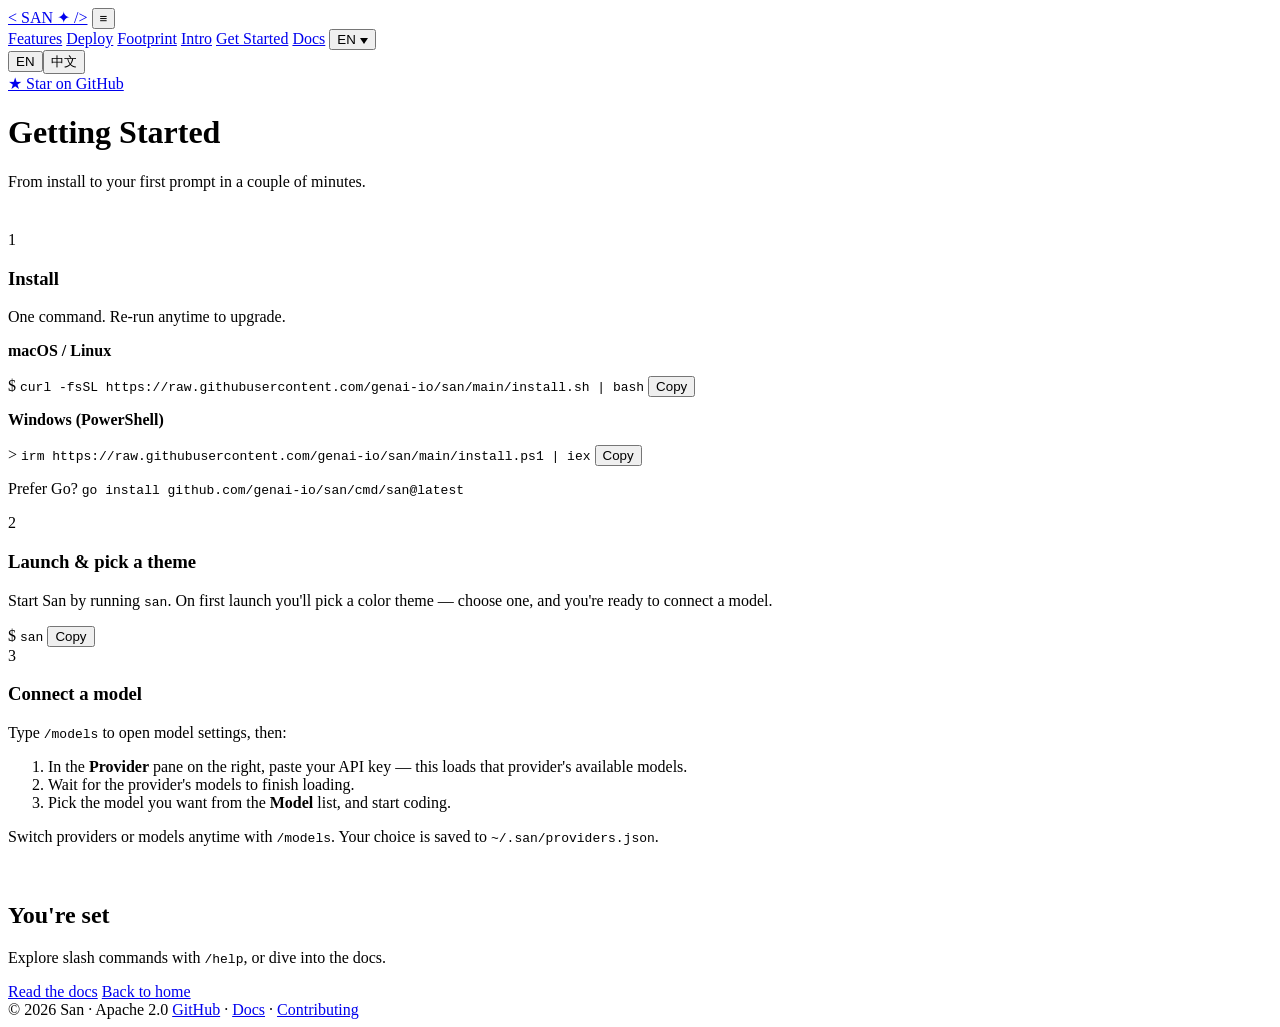
==== site/getting-started.html @ 8e9e1153 "feat(command): rename /model to /models and remove stale /glob (#422) * chore: bump version to 1.22." ====
<!DOCTYPE html>
<html lang="en">
<head>
<meta charset="UTF-8">
<meta name="viewport" content="width=device-width, initial-scale=1.0">
<title>Getting Started — San</title>
<meta name="description" content="Get started with San in three steps: install, launch and pick a theme, then connect your model.">
<meta property="og:title" content="Getting Started — San">
<meta property="og:description" content="Install, pick a theme, and connect your model — up and running in a couple of minutes.">
<meta property="og:type" content="article">
<meta property="og:url" content="https://genai-io.github.io/san/getting-started.html">
<meta property="og:image" content="https://genai-io.github.io/san/san.png">
<link rel="icon" href="data:image/svg+xml,<svg xmlns='http://www.w3.org/2000/svg' viewBox='0 0 100 100'><text y='.9em' font-size='90' font-family='monospace'>%E2%9C%A6</text></svg>">
<link rel="stylesheet" href="style.css">
</head>
<body>

<nav id="nav">
  <div class="wrap">
    <span class="logo"><a href="index.html">&lt; SAN <span class="spark">✦</span> /&gt;</a></span>
    <button class="nav-toggle" aria-label="Toggle menu" aria-expanded="false" onclick="toggleNav(this)">≡</button>
    <div class="nav-links" id="nav-links">
      <a href="index.html#features">Features</a>
      <a href="index.html#deploy">Deploy</a>
      <a href="index.html#footprint">Footprint</a>
      <span class="nav-sep" aria-hidden="true"></span>
      <a href="intro.html">Intro</a>
      <a href="getting-started.html">Get Started</a>
      <a href="docs.html">Docs</a>
      <span class="lang-switch">
        <button class="lang-btn" id="lang-btn" aria-haspopup="listbox" aria-expanded="false">
          <span id="lang-label"></span>
          <svg class="lang-arrow" width="8" height="6" viewBox="0 0 8 6"><path d="M0 0l4 6 4-6" fill="currentColor"/></svg>
        </button>
        <div class="lang-menu" id="lang-menu" role="listbox"></div>
      </span>
      <a class="nav-cta" href="https://github.com/genai-io/san">★ Star on GitHub</a>
    </div>
  </div>
</nav>

<header class="page-hero">
  <div class="wrap">
    <h1>Getting Started</h1>
    <p>From install to your first prompt in a couple of minutes.</p>
  </div>
</header>

<section style="padding-top: 24px;">
  <div class="wrap">
    <div class="steps">

      <div class="step">
        <div class="num">1</div>
        <div class="step-body">
          <h3>Install</h3>
          <p>One command. Re-run anytime to upgrade.</p>
          <p style="margin-top:14px;"><b>macOS / Linux</b></p>
          <div class="cmd">
            <span class="prompt">$</span>
            <code id="install-cmd">curl -fsSL https://raw.githubusercontent.com/genai-io/san/main/install.sh | bash</code>
            <button class="copy-btn" onclick="copyEl('install-cmd', this)">Copy</button>
          </div>
          <p style="margin-top:14px;"><b>Windows (PowerShell)</b></p>
          <div class="cmd">
            <span class="prompt">&gt;</span>
            <code id="install-cmd-win">irm https://raw.githubusercontent.com/genai-io/san/main/install.ps1 | iex</code>
            <button class="copy-btn" onclick="copyEl('install-cmd-win', this)">Copy</button>
          </div>
          <p style="margin-top:14px;">Prefer Go? <code class="inline">go install github.com/genai-io/san/cmd/san@latest</code></p>
        </div>
      </div>

      <div class="step">
        <div class="num">2</div>
        <div class="step-body">
          <h3>Launch &amp; pick a theme</h3>
          <p>Start San by running <code class="inline">san</code>. On first launch you'll pick a color theme — choose one, and you're ready to connect a model.</p>
          <div class="cmd">
            <span class="prompt">$</span>
            <code id="run-cmd">san</code>
            <button class="copy-btn" onclick="copyEl('run-cmd', this)">Copy</button>
          </div>
        </div>
      </div>

      <div class="step">
        <div class="num">3</div>
        <div class="step-body">
          <h3>Connect a model</h3>
          <p>Type <code class="inline">/models</code> to open model settings, then:</p>
          <ol class="substeps">
            <li>In the <b>Provider</b> pane on the right, paste your API key — this loads that provider's available models.</li>
            <li>Wait for the provider's models to finish loading.</li>
            <li>Pick the model you want from the <b>Model</b> list, and start coding.</li>
          </ol>
          <p style="margin-top:14px;">Switch providers or models anytime with <code class="inline">/models</code>. Your choice is saved to <code class="inline">~/.san/providers.json</code>.</p>
        </div>
      </div>

    </div>

    <div class="cta-box" style="margin-top: 56px;">
      <h2>You're set</h2>
      <p>Explore slash commands with <code class="inline" style="background:var(--bg);">/help</code>, or dive into the docs.</p>
      <div class="hero-actions">
        <a class="btn btn-primary" href="https://github.com/genai-io/san/tree/main/docs">Read the docs</a>
        <a class="btn btn-ghost" href="index.html">Back to home</a>
      </div>
    </div>
  </div>
</section>

<footer>
  <div class="wrap">
    <span>© <span id="year"></span> San · Apache 2.0</span>
    <span>
      <a href="https://github.com/genai-io/san">GitHub</a> ·
      <a href="https://github.com/genai-io/san/tree/main/docs">Docs</a> ·
      <a href="https://github.com/genai-io/san/blob/main/CONTRIBUTING.md">Contributing</a>
    </span>
  </div>
</footer>

<script>
  function copyEl(id, btn) {
    const text = document.getElementById(id).innerText;
    navigator.clipboard.writeText(text).then(() => {
      const old = btn.innerText;
      btn.innerText = 'Copied!';
      setTimeout(() => btn.innerText = old, 1500);
    });
  }
  document.getElementById('year').innerText = new Date().getFullYear();

  function toggleNav(btn) {
    const nav = document.getElementById('nav');
    const open = nav.classList.toggle('open');
    btn.setAttribute('aria-expanded', open);
  }
  document.querySelectorAll('#nav-links a').forEach(a =>
    a.addEventListener('click', () => document.getElementById('nav').classList.remove('open')));
  const nav = document.getElementById('nav');
  const onScroll = () => nav.classList.toggle('scrolled', window.scrollY > 8);
  onScroll();
  window.addEventListener('scroll', onScroll, { passive: true });
  // Language switcher — custom dropdown
  (function() {
    const LANGS = { en: { label: 'EN', ext: '.html' }, zh: { label: '中文', ext: '.zh.html' } };
    const PAGES = new Set(['index', 'getting-started', 'docs']);
    const page = location.pathname.split('/').pop() || 'index.html';
    const base = PAGES.has(page.replace(/\.[a-z]{2}\.html$/, '').replace(/\.html$/, ''))
      ? page.replace(/\.[a-z]{2}\.html$/, '').replace(/\.html$/, '') : 'index';
    const m = page.match(/\.([a-z]{2})\.html$/);
    const cur = m ? m[1] : 'en';
    const label = document.getElementById('lang-label');
    const menu = document.getElementById('lang-menu');
    const btn = document.getElementById('lang-btn');
    if (!label || !menu || !btn) return;
    label.textContent = LANGS[cur].label;
    Object.entries(LANGS).forEach(([code, lang]) => {
      const opt = document.createElement('button');
      opt.textContent = lang.label;
      opt.dataset.code = code;
      if (code === cur) opt.classList.add('active');
      opt.addEventListener('click', function () { location.href = base + LANGS[this.dataset.code].ext; });
      menu.appendChild(opt);
    });
    btn.addEventListener('click', function (e) {
      e.stopPropagation();
      const open = this.getAttribute('aria-expanded') === 'true';
      this.setAttribute('aria-expanded', !open);
      menu.classList.toggle('open');
    });
    document.addEventListener('click', function () {
      menu.classList.remove('open');
      btn.setAttribute('aria-expanded', 'false');
    });
  })();
</script>
</body>
</html>
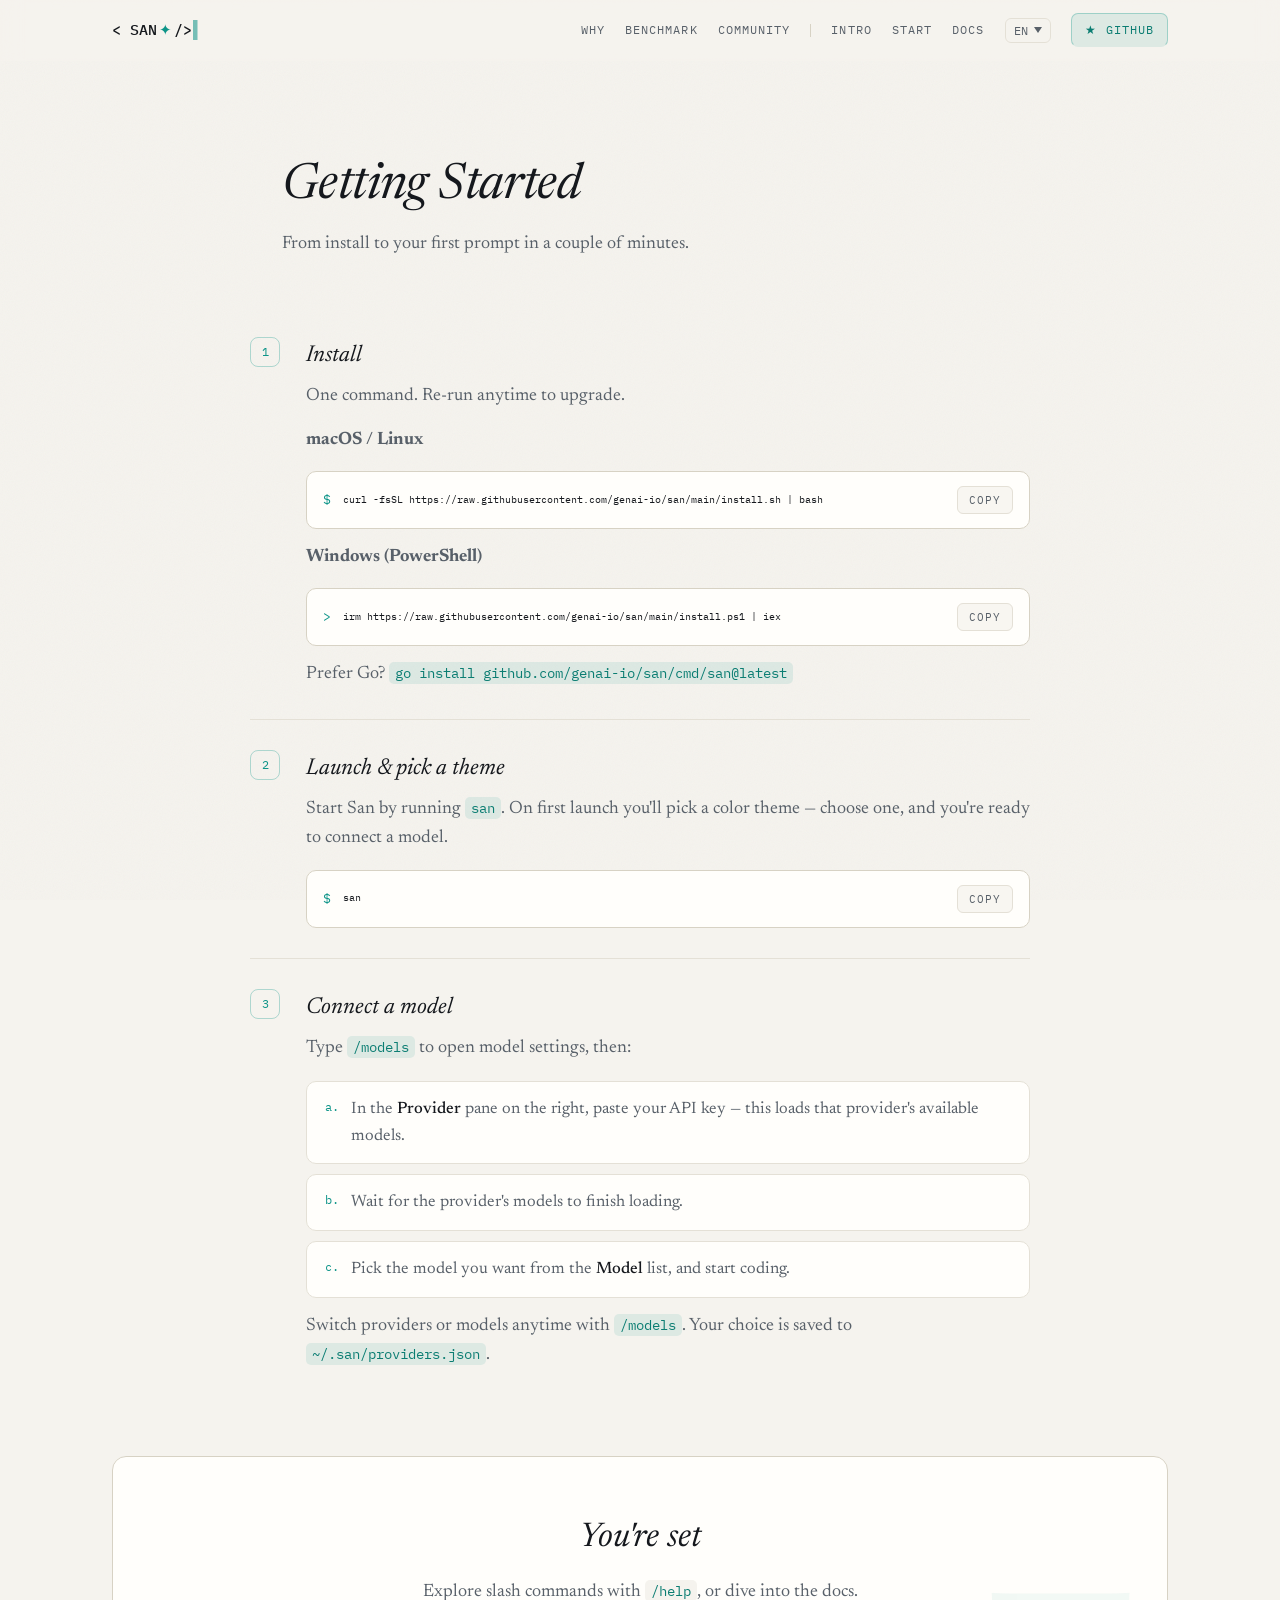
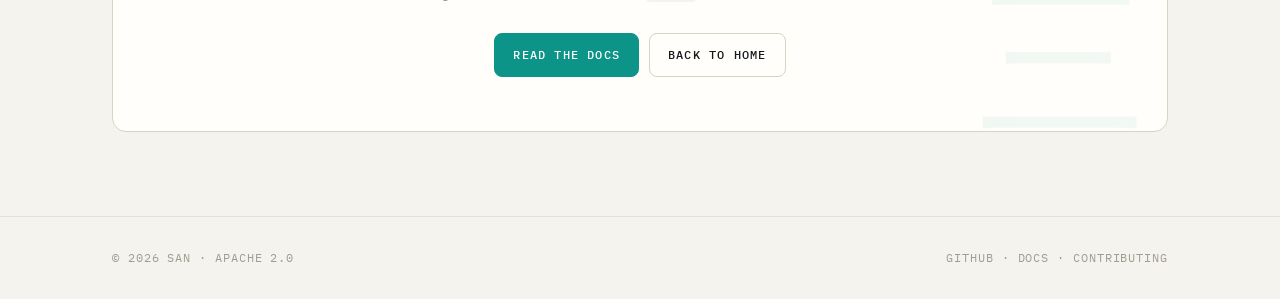
==== commit a88976f4: "docs(site): rebuild the homepage around 三 The site still sold the previous positioning ("the open ha" ====
--- a/site/getting-started.html
+++ b/site/getting-started.html
@@ -20,12 +20,12 @@
     <span class="logo"><a href="index.html">&lt; SAN <span class="spark">✦</span> /&gt;</a></span>
     <button class="nav-toggle" aria-label="Toggle menu" aria-expanded="false" onclick="toggleNav(this)">≡</button>
     <div class="nav-links" id="nav-links">
-      <a href="index.html#features">Features</a>
-      <a href="index.html#deploy">Deploy</a>
-      <a href="index.html#footprint">Footprint</a>
+      <a href="index.html#why">Why</a>
+      <a href="index.html#benchmark">Benchmark</a>
+      <a href="index.html#community">Community</a>
       <span class="nav-sep" aria-hidden="true"></span>
       <a href="intro.html">Intro</a>
-      <a href="getting-started.html">Get Started</a>
+      <a href="getting-started.html">Start</a>
       <a href="docs.html">Docs</a>
       <span class="lang-switch">
         <button class="lang-btn" id="lang-btn" aria-haspopup="listbox" aria-expanded="false">
@@ -34,7 +34,7 @@
         </button>
         <div class="lang-menu" id="lang-menu" role="listbox"></div>
       </span>
-      <a class="nav-cta" href="https://github.com/genai-io/san">★ Star on GitHub</a>
+      <a class="nav-cta" href="https://github.com/genai-io/san">★ GitHub</a>
     </div>
   </div>
 </nav>
--- a/site/style.css
+++ b/site/style.css
@@ -0,0 +1,630 @@
+/* ============================================================
+   San — editorial-terminal design system
+   Two voices:
+     Newsreader     — prose. Headlines are italic; body is serif.
+     IBM Plex Mono  — the machine: nav, buttons, code, data, labels.
+   Surface: the same warm parchment and teal as intro.html, so the page
+   and the embedded intro are one material. Hairline rules, soft corners,
+   one dark "screen" for the animation. No emoji, no glow stacks.
+   Shared by index.html, getting-started.html, docs.html (+ .zh).
+   ============================================================ */
+
+@import url("https://fonts.googleapis.com/css2?family=IBM+Plex+Mono:wght@400;500&family=Newsreader:ital,opsz,wght@0,6..72,400;0,6..72,500;1,6..72,400;1,6..72,500&display=swap");
+
+:root {
+  /* warm parchment — aligned 1:1 with intro.html's light theme */
+  --bg:        #f5f3ee;
+  --bg-soft:   #f1efe9;
+  --card:      #fffefb;
+  --card-2:    #f8f6f1;
+
+  /* ink */
+  --text:      #15181d;
+  --muted:     #586069;
+  --faint:     #a09c91;
+
+  /* warm hairlines */
+  --border:    #e4e0d6;
+  --border-2:  #d7d2c4;
+
+  /* San teal */
+  --accent:      #0d9488;
+  --accent-2:    #0b7d72;
+  --accent-soft: rgba(13, 148, 136, .10);
+  --accent-line: rgba(13, 148, 136, .30);
+
+  /* the one dark surface: the animated intro's screen */
+  --screen:        #0a0c10;
+  --screen-border: #202834;
+  --screen-dim:    #808c9a;
+  --mint:          #2dd4bf;
+
+  --mono:  "IBM Plex Mono", ui-monospace, SFMono-Regular, Menlo, Consolas, monospace;
+  /* Chinese pages fall back to a serif Han face; SimSun is deliberately
+     not listed — the sans fallback reads better than it does. */
+  --serif: "Newsreader", "Source Han Serif SC", "Noto Serif SC", "Songti SC",
+           Georgia, "Times New Roman", serif;
+
+  --maxw: 1120px;
+  --r:    10px;
+  --ease: cubic-bezier(.22,.61,.36,1);
+}
+
+* { box-sizing: border-box; margin: 0; padding: 0; }
+html { scroll-behavior: smooth; scroll-padding-top: 76px; -webkit-text-size-adjust: 100%; }
+
+body {
+  background: var(--bg);
+  color: var(--text);
+  font-family: var(--serif);
+  font-size: 18px;
+  line-height: 1.62;
+  -webkit-font-smoothing: antialiased;
+  text-rendering: optimizeLegibility;
+  overflow-x: hidden;
+}
+
+/* paper grain, fixed behind everything — the same texture the intro uses */
+body::before {
+  content: ""; position: fixed; inset: 0; z-index: -1; pointer-events: none;
+  opacity: .04; mix-blend-mode: multiply;
+  background-image: url("data:image/svg+xml,%3Csvg xmlns='http://www.w3.org/2000/svg' width='180' height='180'%3E%3Cfilter id='n'%3E%3CfeTurbulence type='fractalNoise' baseFrequency='0.9' numOctaves='2' stitchTiles='stitch'/%3E%3C/filter%3E%3Crect width='100%25' height='100%25' filter='url(%23n)'/%3E%3C/svg%3E");
+}
+
+::selection { background: var(--accent); color: #fff; }
+
+a { color: var(--accent); text-decoration: none; transition: color .18s ease; }
+a:hover { color: var(--accent-2); }
+
+.wrap { max-width: var(--maxw); margin: 0 auto; padding: 0 32px; }
+/* the intro screen breaks out wider than the reading column */
+.wrap.wide { max-width: 1280px; }
+.mono { font-family: var(--mono); font-size: .92em; }
+
+/* eyebrow */
+.kicker {
+  font-family: var(--mono); font-size: 11.5px; font-weight: 400;
+  letter-spacing: .2em; text-transform: uppercase; color: var(--accent-2);
+  display: inline-flex; align-items: center; gap: 9px;
+}
+.kicker::before { content: "✦"; color: var(--accent); letter-spacing: 0; }
+
+/* ============================================================ NAV */
+nav {
+  position: sticky; top: 0; z-index: 50;
+  background: rgba(245,243,238,.80);
+  backdrop-filter: blur(10px); -webkit-backdrop-filter: blur(10px);
+  border-bottom: 1px solid transparent;
+  transition: border-color .25s ease, background .25s ease;
+}
+nav.scrolled { background: rgba(245,243,238,.93); border-bottom-color: var(--border); }
+nav .wrap { display: flex; align-items: center; justify-content: space-between; height: 60px; gap: 18px; }
+
+.logo {
+  font-family: var(--mono); font-weight: 500; font-size: 15px;
+  color: var(--text); white-space: nowrap; display: inline-flex; align-items: center;
+}
+.logo a { color: var(--text); display: inline-flex; align-items: center; }
+.logo a:hover { color: var(--text); }
+.logo .spark { color: var(--accent); margin: 0 .12em; }
+.logo::after {
+  content: "▌"; color: var(--accent); margin-left: 1px; opacity: .55;
+  animation: blink 1.4s steps(1) infinite;
+}
+@keyframes blink { 50% { opacity: 0; } }
+
+.nav-links {
+  display: flex; gap: 20px; align-items: center;
+  font-family: var(--mono); font-size: 12px;
+  letter-spacing: .09em; text-transform: uppercase;
+}
+.nav-links a {
+  color: var(--muted); padding: 3px 0;
+  border-bottom: 1px solid transparent;
+  transition: color .18s ease, border-color .18s ease;
+}
+.nav-links a:not(.nav-cta):hover { color: var(--text); border-bottom-color: var(--border-2); }
+.nav-links a.active { color: var(--text); border-bottom-color: var(--accent); }
+
+.nav-cta {
+  color: var(--accent-2) !important; border: 1px solid var(--accent-line);
+  background: var(--accent-soft); border-radius: 7px;
+  padding: 6px 13px !important; white-space: nowrap;
+  transition: background .18s ease, border-color .18s ease, color .18s ease;
+}
+.nav-cta:hover { background: var(--accent); color: #fff !important; border-color: var(--accent); }
+
+.nav-sep { width: 1px; height: 13px; background: var(--border-2); align-self: center; }
+
+/* language switcher */
+.lang-switch { position: relative; display: inline-flex; align-items: center; }
+.lang-btn {
+  display: inline-flex; align-items: center; gap: 5px;
+  font-family: var(--mono); font-size: 11.5px; letter-spacing: .08em;
+  color: var(--muted); background: transparent;
+  border: 1px solid var(--border); border-radius: 6px;
+  padding: 4px 8px; cursor: pointer; outline: none; white-space: nowrap;
+  transition: color .18s ease, border-color .18s ease;
+}
+.lang-btn:hover { color: var(--text); border-color: var(--border-2); }
+.lang-arrow { transition: transform .18s ease; }
+.lang-btn[aria-expanded="true"] .lang-arrow { transform: rotate(180deg); }
+.lang-menu {
+  display: none; position: absolute; top: calc(100% + 3px); left: 0; z-index: 100;
+  min-width: 100%; background: var(--card); border: 1px solid var(--border-2); border-radius: 8px; padding: 3px;
+}
+.lang-menu.open { display: block; }
+.lang-menu button {
+  display: block; width: 100%; text-align: left;
+  font-family: var(--mono); font-size: 11.5px; color: var(--muted);
+  background: transparent; border: none;
+  padding: 6px 12px; cursor: pointer; white-space: nowrap;
+  transition: background .15s ease, color .15s ease;
+}
+.lang-menu button:hover { background: var(--accent-soft); color: var(--text); }
+.lang-menu button.active { color: var(--accent); }
+
+/* mobile toggle */
+.nav-toggle {
+  display: none; background: none; border: 1px solid var(--border-2); color: var(--text);
+  width: 36px; height: 34px; border-radius: 8px; cursor: pointer;
+  font-family: var(--mono); font-size: 17px; line-height: 1;
+  align-items: center; justify-content: center;
+}
+.nav-toggle:hover { border-color: var(--accent); color: var(--accent); }
+
+/* ============================================================ BUTTONS
+   Terminal voice (mono, uppercase) with San's teal for the primary. */
+.btn {
+  font-family: var(--mono); font-size: 12px; font-weight: 500;
+  letter-spacing: .1em; text-transform: uppercase;
+  padding: 11px 18px; border: 1px solid transparent; border-radius: 8px;
+  color: var(--text); display: inline-flex; align-items: center; gap: 7px; white-space: nowrap;
+  transition: background .18s ease, border-color .18s ease, color .18s ease;
+}
+.btn-primary { background: var(--accent); color: #fff; border-color: var(--accent); }
+.btn-primary:hover { background: var(--accent-2); border-color: var(--accent-2); color: #fff; }
+.btn-ghost { border-color: var(--border-2); background: var(--card); color: var(--text); }
+.btn-ghost:hover { border-color: var(--accent-line); color: var(--accent-2); }
+.hero-actions { margin-top: 26px; display: flex; gap: 10px; flex-wrap: wrap; justify-content: center; }
+
+/* ============================================================ HERO (home) */
+.hero { padding: 96px 0 72px; text-align: center; }
+.hero-head { max-width: 780px; margin: 0 auto; }
+.hero h1 {
+  font-family: var(--serif); font-style: italic; font-weight: 400;
+  font-size: clamp(36px, 5.6vw, 60px); line-height: 1.1; letter-spacing: -.012em;
+  margin-top: 20px; color: var(--text);
+}
+.hero h1 em { font-style: italic; color: var(--accent); }
+.hero p.sub {
+  font-size: clamp(17px, 1.7vw, 19.5px); color: var(--muted);
+  max-width: 620px; margin: 20px auto 0;
+}
+.hero p.sub strong { color: var(--text); font-weight: 500; }
+
+.badges { margin-top: 30px; display: flex; gap: 10px; flex-wrap: wrap; justify-content: center; opacity: .8; }
+.badges img { height: 19px; }
+
+/* ============================================================ INSTALL (tabbed) */
+.install {
+  margin: 34px auto 0; max-width: 660px; text-align: left; overflow: hidden;
+  border: 1px solid var(--border-2); border-radius: var(--r); background: var(--card);
+}
+.install-tabs { display: flex; border-bottom: 1px solid var(--border); background: var(--card-2); }
+.install-tab {
+  font-family: var(--mono); font-size: 11.5px; letter-spacing: .12em; text-transform: uppercase;
+  color: var(--faint); background: transparent; border: none;
+  border-right: 1px solid var(--border); padding: 10px 16px; cursor: pointer;
+  transition: color .18s ease, background .18s ease;
+}
+.install-tab:hover { color: var(--text); }
+.install-tab.active { color: var(--accent-2); background: var(--card); box-shadow: inset 0 2px 0 var(--accent); }
+.install-body {
+  display: flex; align-items: center; gap: 12px; padding: 16px 18px;
+  font-family: var(--mono); font-size: 13px;
+}
+.install-body .prompt { color: var(--accent); user-select: none; }
+.install-body code {
+  flex: 1; min-width: 0; color: var(--text); font-size: 13px;
+  background: none; padding: 0; overflow-x: auto; white-space: nowrap;
+}
+.install-body code::-webkit-scrollbar { height: 0; }
+
+.copy-btn {
+  font-family: var(--mono); font-size: 11px; letter-spacing: .1em; text-transform: uppercase;
+  color: var(--muted); background: var(--card-2); border: 1px solid var(--border);
+  border-radius: 6px; padding: 6px 11px; cursor: pointer; white-space: nowrap;
+  transition: color .18s ease, border-color .18s ease, background .18s ease;
+}
+.copy-btn:hover { color: var(--accent-2); border-color: var(--accent-line); background: var(--accent-soft); }
+
+/* ============================================================ SECTIONS */
+section { padding: 84px 0; position: relative; }
+.band { background: var(--bg-soft); border-top: 1px solid var(--border); border-bottom: 1px solid var(--border); }
+.section-head { max-width: 640px; }
+.section-head.center { margin: 0 auto; text-align: center; }
+.section-title {
+  font-family: var(--serif); font-style: italic; font-weight: 400;
+  font-size: clamp(27px, 3.2vw, 38px); line-height: 1.15; letter-spacing: -.01em; margin-top: 12px;
+}
+.section-title em { font-style: italic; color: var(--accent); }
+.section-sub { color: var(--muted); margin-top: 12px; }
+
+/* ============================================================ PANELS
+   Two kinds: a paper panel (spec sheets) and a "screen" — the one dark
+   surface on the site, because the animated intro is shot that way. */
+.panel { border: 1px solid var(--border-2); border-radius: var(--r); background: var(--card); overflow: hidden; }
+.panel-bar {
+  display: flex; align-items: center; justify-content: space-between; gap: 12px;
+  padding: 9px 13px; border-bottom: 1px solid var(--border);
+  font-family: var(--mono); font-size: 11px; letter-spacing: .13em; text-transform: uppercase;
+  color: var(--muted);
+}
+.panel-bar .dot { color: var(--accent); font-size: 9px; }
+.panel-bar .mark { color: var(--accent); letter-spacing: 0; }
+.panel-cap {
+  margin-top: 14px; text-align: center; font-family: var(--mono); font-size: 11px;
+  letter-spacing: .1em; text-transform: uppercase; color: var(--faint);
+}
+.panel-cap a { color: var(--muted); }
+.panel-cap a:hover { color: var(--accent); }
+
+/* the intro is its own screen — dark, rounded, lightly lifted off the paper.
+   No extra bezel: the stage inside already has one. */
+.intro-embed {
+  position: relative; width: 100%; aspect-ratio: 1280 / 720; overflow: hidden;
+  background: var(--screen); border-radius: 16px;
+  box-shadow: 0 30px 70px -40px rgba(10,12,16,.55);
+}
+.intro-embed iframe {
+  position: absolute; top: 0; left: 0; width: 1280px; height: 720px; border: 0;
+  transform-origin: top left;
+}
+
+/* ============================================================ ⌨ THE TURN
+   The demo slot holds two views of the same dark screen: a terminal you can
+   type into, which replays recorded turns, and the animated intro. Both keep
+   the 1280/720 box so switching between them never moves the page. */
+.stage-tabs { display: flex; gap: 8px; margin-bottom: 16px; justify-content: center; }
+.stage-tab {
+  font-family: var(--mono); font-size: 11.5px; letter-spacing: .12em; text-transform: uppercase;
+  color: var(--faint); background: transparent; border: 1px solid var(--border-2);
+  border-radius: 20px; padding: 7px 16px; cursor: pointer;
+  transition: color .18s ease, border-color .18s ease, background .18s ease;
+}
+.stage-tab:hover { color: var(--text); }
+.stage-tab.active { color: var(--accent-2); border-color: var(--accent-line); background: var(--accent-soft); }
+
+.term {
+  position: relative; width: 100%; aspect-ratio: 1280 / 720; min-height: 430px;
+  display: flex; flex-direction: column; overflow: hidden;
+  background: var(--screen); border-radius: 16px;
+  box-shadow: 0 30px 70px -40px rgba(10, 12, 16, .55);
+  font-family: var(--mono); color: #d4dbe6;
+}
+.term-bar {
+  flex: 0 0 39px; display: flex; align-items: center; gap: 7px; padding: 0 15px;
+  border-bottom: 1px solid var(--screen-border); font-size: 11.5px; color: var(--screen-dim);
+}
+.term-bar .dot { width: 9px; height: 9px; border-radius: 50%; background: #2b3542; }
+.term-bar .where { flex: 1; text-align: center; }
+.term-bar .model { border: 1px solid var(--screen-border); border-radius: 20px; padding: 2px 10px; font-size: 10.5px; }
+.term-bar .model b { color: var(--mint); font-weight: 500; }
+
+/* output hugs the prompt and grows upward, the way a session actually reads */
+.term-out {
+  flex: 1; overflow-y: auto; padding: 20px 24px; font-size: 15px; line-height: 1.62;
+  display: flex; flex-direction: column; justify-content: flex-end;
+}
+.term-out .row { flex: 0 0 auto; }
+.term-out::-webkit-scrollbar { width: 7px; }
+.term-out::-webkit-scrollbar-thumb { background: #232c38; border-radius: 4px; }
+
+/* one row per beat of the turn: what you asked, each tool, what San said */
+.row.you { color: #eef3f9; margin: 4px 0 10px; }
+.row.you .q { color: var(--mint); margin-right: 9px; }
+/* mark and tool name hold their columns; everything else wraps under itself
+   rather than back into the gutter */
+.row.tool { display: flex; align-items: baseline; color: var(--screen-dim); }
+.row.tool .tn { flex: 0 0 auto; min-width: 54px; margin-left: 6px; color: var(--mint); }
+.row.tool .rest { min-width: 0; overflow-wrap: anywhere; }
+.row.tool .arg { color: #c3ccd8; }
+.row.tool .meta { margin-left: 9px; font-size: 13px; color: #59657a; }
+.row.tool .meta.diff { color: #6f9d84; }
+.row.cmd { color: #c3ccd8; margin: 2px 0 2px 5px; }
+.row.cmd .prompt { color: var(--mint); margin-right: 8px; }
+.row.say { display: flex; align-items: baseline; margin: 11px 0 2px; max-width: 78ch; }
+.row.say .mk { flex: 0 0 auto; color: var(--mint); margin-right: 8px; }
+.row.say.cont { margin: 2px 0; padding-left: 22px; }
+.row.done { margin-top: 13px; font-size: 12.5px; color: #59657a; }
+.row.done .ok { color: var(--mint); }
+.spin { color: var(--mint); animation: pulse 1s ease-in-out infinite; }
+.spin.settled { animation: none; color: #59657a; }
+@keyframes pulse { 50% { opacity: .25; } }
+.caret { display: inline-block; width: 7px; height: 14px; vertical-align: -2px; background: var(--mint); animation: caret 1.05s steps(1) infinite; }
+@keyframes caret { 50% { opacity: 0; } }
+
+.term-ask { flex: 0 0 auto; border-top: 1px solid var(--screen-border); padding: 11px 22px 13px; }
+.term-line { display: flex; align-items: center; gap: 10px; }
+.term-line .q { color: var(--mint); }
+.term-line input {
+  flex: 1; min-width: 0; border: 0; background: transparent; outline: none;
+  font-family: var(--mono); font-size: 15px; color: #eef3f9;
+}
+.term-line input::placeholder { color: #4f5b69; }
+.term-line .enter { font-size: 10.5px; letter-spacing: .14em; text-transform: uppercase; color: #4f5b69; }
+.term-chips { display: flex; flex-wrap: wrap; gap: 7px; margin-top: 10px; }
+.term-chip {
+  font-family: var(--mono); font-size: 11.5px; color: var(--screen-dim);
+  background: transparent; border: 1px solid var(--screen-border); border-radius: 20px;
+  padding: 4px 12px; cursor: pointer; transition: color .18s ease, border-color .18s ease;
+}
+.term-chip:hover { color: var(--mint); border-color: rgba(45, 212, 191, .42); }
+
+/* ============================================================ ☰ THE TRIGRAM
+   Small · Fast · Open as three strokes of 三 — one horizontal band each,
+   ruled off by hairlines. The third stroke opens into its own three facets. */
+.trigram { margin-top: 46px; border-top: 1px solid var(--border-2); }
+.stroke {
+  display: grid; grid-template-columns: 168px minmax(0, 1fr); gap: 40px;
+  padding: 46px 0; border-bottom: 1px solid var(--border);
+}
+.stroke .rail { position: relative; }
+.stroke .glyph {
+  display: block; font-family: var(--serif); font-size: 46px; line-height: 1;
+  color: var(--accent); opacity: .9;
+}
+.stroke .name {
+  display: block; margin-top: 12px; font-family: var(--mono); font-size: 11.5px;
+  letter-spacing: .18em; text-transform: uppercase; color: var(--faint);
+}
+.stroke h3 {
+  font-family: var(--serif); font-style: italic; font-weight: 400;
+  font-size: clamp(25px, 2.7vw, 33px); line-height: 1.16; letter-spacing: -.01em;
+}
+.stroke p { color: var(--muted); margin-top: 14px; max-width: 68ch; }
+.stroke p strong { color: var(--text); font-weight: 500; }
+.stroke .more {
+  margin-top: 18px; font-family: var(--mono); font-size: 11.5px;
+  letter-spacing: .1em; text-transform: uppercase;
+}
+.stroke .more a { color: var(--muted); border-bottom: 1px solid var(--border-2); padding-bottom: 2px; }
+.stroke .more a:hover { color: var(--accent-2); border-color: var(--accent-line); }
+
+/* spec rows — mono facts under the prose */
+.rows {
+  display: grid; grid-template-columns: max-content minmax(0, 1fr); gap: 9px 22px;
+  margin-top: 22px; padding-top: 20px; border-top: 1px solid var(--border);
+  font-family: var(--mono); font-size: 12px; line-height: 1.55;
+}
+.rows dt { color: var(--faint); letter-spacing: .1em; text-transform: uppercase; white-space: nowrap; }
+.rows dd { color: var(--text); }
+.rows dd .q { color: var(--accent-2); }
+.rows dd .dim { color: var(--faint); }
+
+/* the third stroke: plug in · write · oversee */
+.trio { display: grid; grid-template-columns: repeat(3, 1fr); gap: 14px; margin-top: 26px; }
+.facet {
+  display: flex; flex-direction: column;
+  background: var(--card); border: 1px solid var(--border); border-radius: var(--r);
+  padding: 20px 20px 18px; transition: border-color .18s ease;
+}
+.facet:hover { border-color: var(--accent-line); }
+.facet h4 {
+  font-family: var(--mono); font-size: 11px; font-weight: 500;
+  letter-spacing: .14em; text-transform: uppercase; color: var(--accent-2);
+}
+.facet p { color: var(--muted); font-size: 15.5px; margin-top: 10px; }
+.facet .keys {
+  margin-top: auto; padding-top: 16px; display: flex; flex-wrap: wrap; gap: 6px;
+  font-family: var(--mono); font-size: 11.5px;
+}
+.facet .keys span { color: var(--muted); background: var(--card-2); border: 1px solid var(--border); border-radius: 5px; padding: 2px 7px; }
+
+/* inline mono chips inside prose */
+code, code.inline {
+  font-family: var(--mono); font-size: .78em; border-radius: 5px;
+  background: var(--accent-soft); color: var(--accent-2);
+  padding: 2px 6px; white-space: nowrap;
+}
+
+/* metric strip under the hero copy */
+.metrics {
+  margin-top: 28px; display: flex; flex-wrap: wrap; justify-content: center;
+  gap: 0; font-family: var(--mono); font-size: 12px;
+  letter-spacing: .1em; text-transform: uppercase; color: var(--muted);
+}
+.metrics span { padding: 0 18px; border-left: 1px solid var(--border); }
+.metrics span:first-child { border-left: none; }
+.metrics b { color: var(--text); font-weight: 500; }
+
+/* ============================================================ CARDS (docs index) */
+.grid { display: grid; grid-template-columns: repeat(2, 1fr); gap: 16px; margin-top: 44px; }
+.card {
+  background: var(--card); border: 1px solid var(--border); border-radius: var(--r);
+  padding: 26px 28px; transition: border-color .18s ease;
+}
+.card:hover { border-color: var(--accent-line); }
+.card h3 { font-family: var(--serif); font-style: italic; font-weight: 400; font-size: 21px; }
+.card p { color: var(--muted); font-size: 16px; margin-top: 10px; }
+
+/* ============================================================ DEPLOY / PILLS */
+.deploy-targets, .pills { display: flex; flex-wrap: wrap; gap: 8px; margin-top: 26px; }
+.pill {
+  border: 1px solid var(--border); border-radius: 999px; background: var(--card); padding: 7px 14px; color: var(--muted);
+  font-family: var(--mono); font-size: 11.5px; letter-spacing: .04em;
+  display: inline-flex; align-items: center; gap: 7px; white-space: nowrap;
+  transition: border-color .18s ease, color .18s ease;
+}
+.pill:hover { border-color: var(--border-2); color: var(--text); }
+.pill code { background: none; color: inherit; padding: 0; text-transform: none; }
+.pill .ico { font-size: 13px; letter-spacing: 0; line-height: 1; }
+
+/* ============================================================ BENCHMARK */
+.bench-wrap {
+  margin-top: 40px; overflow-x: auto;
+  border: 1px solid var(--border); border-radius: var(--r); background: var(--card);
+}
+table { width: 100%; border-collapse: collapse; }
+th, td { padding: 13px 20px; text-align: left; border-bottom: 1px solid var(--border); }
+tr:last-child td { border-bottom: none; }
+th {
+  color: var(--faint); font-weight: 400;
+  font-family: var(--mono); font-size: 11px; letter-spacing: .13em; text-transform: uppercase;
+}
+td { font-family: var(--mono); font-size: 12.5px; color: var(--text); }
+td:first-child { font-family: var(--serif); font-size: 16.5px; color: var(--muted); }
+th:first-child { color: var(--faint); }
+td.adv { color: var(--accent); }
+.bench-note { color: var(--faint); font-size: 14px; margin-top: 18px; max-width: 720px; }
+.bench-note a { color: var(--muted); border-bottom: 1px solid var(--border-2); }
+.bench-note a:hover { color: var(--accent); }
+
+/* ============================================================ CTA BOX (subpages) */
+.cta-box {
+  border: 1px solid var(--border-2); border-radius: 14px; background: var(--card);
+  padding: 54px 36px; text-align: center; position: relative; overflow: hidden;
+}
+.cta-box::before {
+  content: "三"; position: absolute; right: 20px; bottom: -34px;
+  font-family: var(--serif); font-size: 170px; line-height: 1; color: var(--accent);
+  opacity: .05; pointer-events: none;
+}
+.cta-box h2 { font-family: var(--serif); font-style: italic; font-weight: 400; font-size: clamp(26px, 3.2vw, 34px); }
+.cta-box p { color: var(--muted); margin-top: 12px; max-width: 520px; margin-left: auto; margin-right: auto; }
+
+/* ============================================================ COMMUNITY */
+.qr-row { display: flex; flex-wrap: wrap; justify-content: center; gap: 20px; margin-top: 36px; }
+.qr-card {
+  flex: 0 1 300px; text-align: center; padding: 26px 24px 20px;
+  background: var(--card); border: 1px solid var(--border); border-radius: 14px;
+}
+.qr-card img { display: block; width: 190px; height: 190px; margin: 0 auto; background: #fff; border-radius: 8px; }
+.qr-cap { margin-top: 16px; color: var(--muted); font-size: 15px; line-height: 1.55; }
+.qr-cap .mono { color: var(--text); }
+
+/* ============================================================ FOOTER */
+footer {
+  border-top: 1px solid var(--border); padding: 32px 0; color: var(--faint);
+  font-family: var(--mono); font-size: 11.5px; letter-spacing: .08em; text-transform: uppercase;
+}
+footer .wrap { display: flex; justify-content: space-between; flex-wrap: wrap; gap: 14px; align-items: center; }
+footer .brand { color: var(--muted); }
+footer .brand .san { color: var(--accent); text-transform: none; letter-spacing: 0; }
+footer a { color: var(--faint); }
+footer a:hover { color: var(--accent); }
+
+/* ============================================================ SUBPAGE HERO + STEPS */
+.page-hero { padding: 84px 0 8px; }
+.page-hero .wrap { max-width: 780px; }
+.page-hero h1 {
+  font-family: var(--serif); font-style: italic; font-weight: 400;
+  font-size: clamp(33px, 4.8vw, 50px); letter-spacing: -.012em; margin-top: 14px; line-height: 1.1;
+}
+.page-hero h1 em { font-style: italic; color: var(--accent); }
+.page-hero p { color: var(--muted); margin-top: 16px; max-width: 600px; }
+
+.steps { max-width: 780px; margin: 46px auto 0; display: flex; flex-direction: column; }
+.step { display: flex; gap: 26px; align-items: flex-start; padding: 30px 0; border-top: 1px solid var(--border); }
+.step:first-child { border-top: none; padding-top: 0; }
+.step .num {
+  flex: 0 0 auto; width: 30px; height: 30px; border-radius: 8px;
+  border: 1px solid var(--accent-line); color: var(--accent);
+  font-family: var(--mono); font-size: 12px;
+  display: flex; align-items: center; justify-content: center;
+}
+.step-body { flex: 1; min-width: 0; }
+.step-body h3 { font-family: var(--serif); font-style: italic; font-weight: 400; font-size: 23px; }
+.step-body > p { color: var(--muted); margin-top: 8px; }
+.step-body .cmd { margin-top: 16px; }
+
+/* command box (subpages) */
+.cmd {
+  display: flex; align-items: center; gap: 12px;
+  background: var(--card); border: 1px solid var(--border-2); border-radius: var(--r);
+  padding: 14px 16px; font-family: var(--mono); font-size: 13px; text-align: left;
+}
+.cmd .prompt { color: var(--accent); user-select: none; }
+.cmd code { flex: 1; background: none; color: var(--text); padding: 0; overflow-x: auto; white-space: nowrap; }
+
+.substeps { margin: 18px 0 0; padding: 0; list-style: none; counter-reset: sub; display: flex; flex-direction: column; gap: 10px; }
+.substeps li {
+  position: relative; padding: 14px 16px 14px 44px; font-size: 16.5px; color: var(--muted);
+  background: var(--card); border: 1px solid var(--border); border-radius: var(--r);
+}
+.substeps li::before {
+  counter-increment: sub; content: counter(sub, lower-alpha) ".";
+  position: absolute; left: 18px; top: 15px;
+  font-family: var(--mono); font-size: 12px; color: var(--accent);
+}
+.substeps li b { color: var(--text); font-weight: 500; }
+
+/* ============================================================ DOCS INDEX */
+.doc-card h3 { font-family: var(--serif); font-style: italic; font-weight: 400; font-size: 21px; }
+.doc-card ul { list-style: none; margin-top: 16px; display: flex; flex-direction: column; gap: 9px; }
+.doc-card li a { color: var(--text); font-size: 16.5px; display: inline-flex; align-items: baseline; gap: 8px; }
+.doc-card li a::before { content: "→"; color: var(--accent); font-family: var(--mono); font-size: 12px; }
+.doc-card li a:hover { color: var(--accent); }
+
+/* ============================================================ MOTION */
+.reveal { opacity: 0; transform: translateY(6px); transition: opacity .5s var(--ease), transform .5s var(--ease); }
+.reveal.in { opacity: 1; transform: none; }
+.load-up { opacity: 0; transform: translateY(8px); animation: loadUp .6s var(--ease) forwards; }
+@keyframes loadUp { to { opacity: 1; transform: none; } }
+.d1 { animation-delay: .04s; } .d2 { animation-delay: .1s; } .d3 { animation-delay: .16s; }
+.d4 { animation-delay: .22s; } .d5 { animation-delay: .28s; } .d6 { animation-delay: .34s; }
+
+@media (prefers-reduced-motion: reduce) {
+  html { scroll-behavior: auto; }
+  .reveal, .load-up { transition: none; animation: none; opacity: 1; transform: none; }
+  .logo::after, .spin, .caret { animation: none; }
+  * { transition: none !important; }
+}
+
+/* ============================================================ RESPONSIVE */
+@media (max-width: 980px) {
+  .trio { grid-template-columns: 1fr; }
+}
+@media (max-width: 720px) {
+  .stroke { grid-template-columns: 1fr; gap: 18px; padding: 36px 0; }
+  .stroke .rail { display: flex; align-items: baseline; gap: 14px; }
+  .stroke .glyph { font-size: 32px; }
+  .stroke .name { margin-top: 0; }
+}
+@media (max-width: 860px) {
+  .grid { grid-template-columns: 1fr; }
+  /* a 16:9 box gets too shallow to read a turn in — give it a fixed height */
+  .term { aspect-ratio: auto; height: 560px; }
+}
+@media (max-width: 760px) {
+  .nav-toggle { display: inline-flex; }
+  .nav-links {
+    position: absolute; top: 60px; left: 0; right: 0;
+    flex-direction: column; align-items: stretch; gap: 0;
+    background: rgba(245,243,238,.98); backdrop-filter: blur(10px);
+    border-bottom: 1px solid var(--border-2); padding: 6px 22px 16px;
+    transform: translateY(-6px); opacity: 0; pointer-events: none;
+    transition: opacity .2s ease, transform .2s ease;
+  }
+  nav.open .nav-links { transform: none; opacity: 1; pointer-events: auto; }
+  .nav-sep { display: none; }
+  .nav-links a { padding: 11px 0; border-bottom: 1px solid var(--border); }
+  .nav-links a.active { border-bottom-color: var(--accent); }
+  .nav-cta { margin-top: 10px; text-align: center; justify-content: center; }
+}
+@media (max-width: 640px) {
+  body { font-size: 17px; }
+  .wrap { padding: 0 20px; }
+  .hero { padding: 64px 0 48px; }
+  section { padding: 56px 0; }
+  .metrics { gap: 6px 0; }
+  .metrics span { padding: 0 12px; }
+  .step { gap: 16px; }
+  .term-out { padding: 16px; font-size: 13px; }
+  .term-ask { padding: 10px 16px 12px; }
+  .term-line input { font-size: 13px; }
+  .row.tool .tn { min-width: 44px; }
+  .cta-box { padding: 40px 22px; }
+  th, td { padding: 11px 14px 11px 0; }
+}
